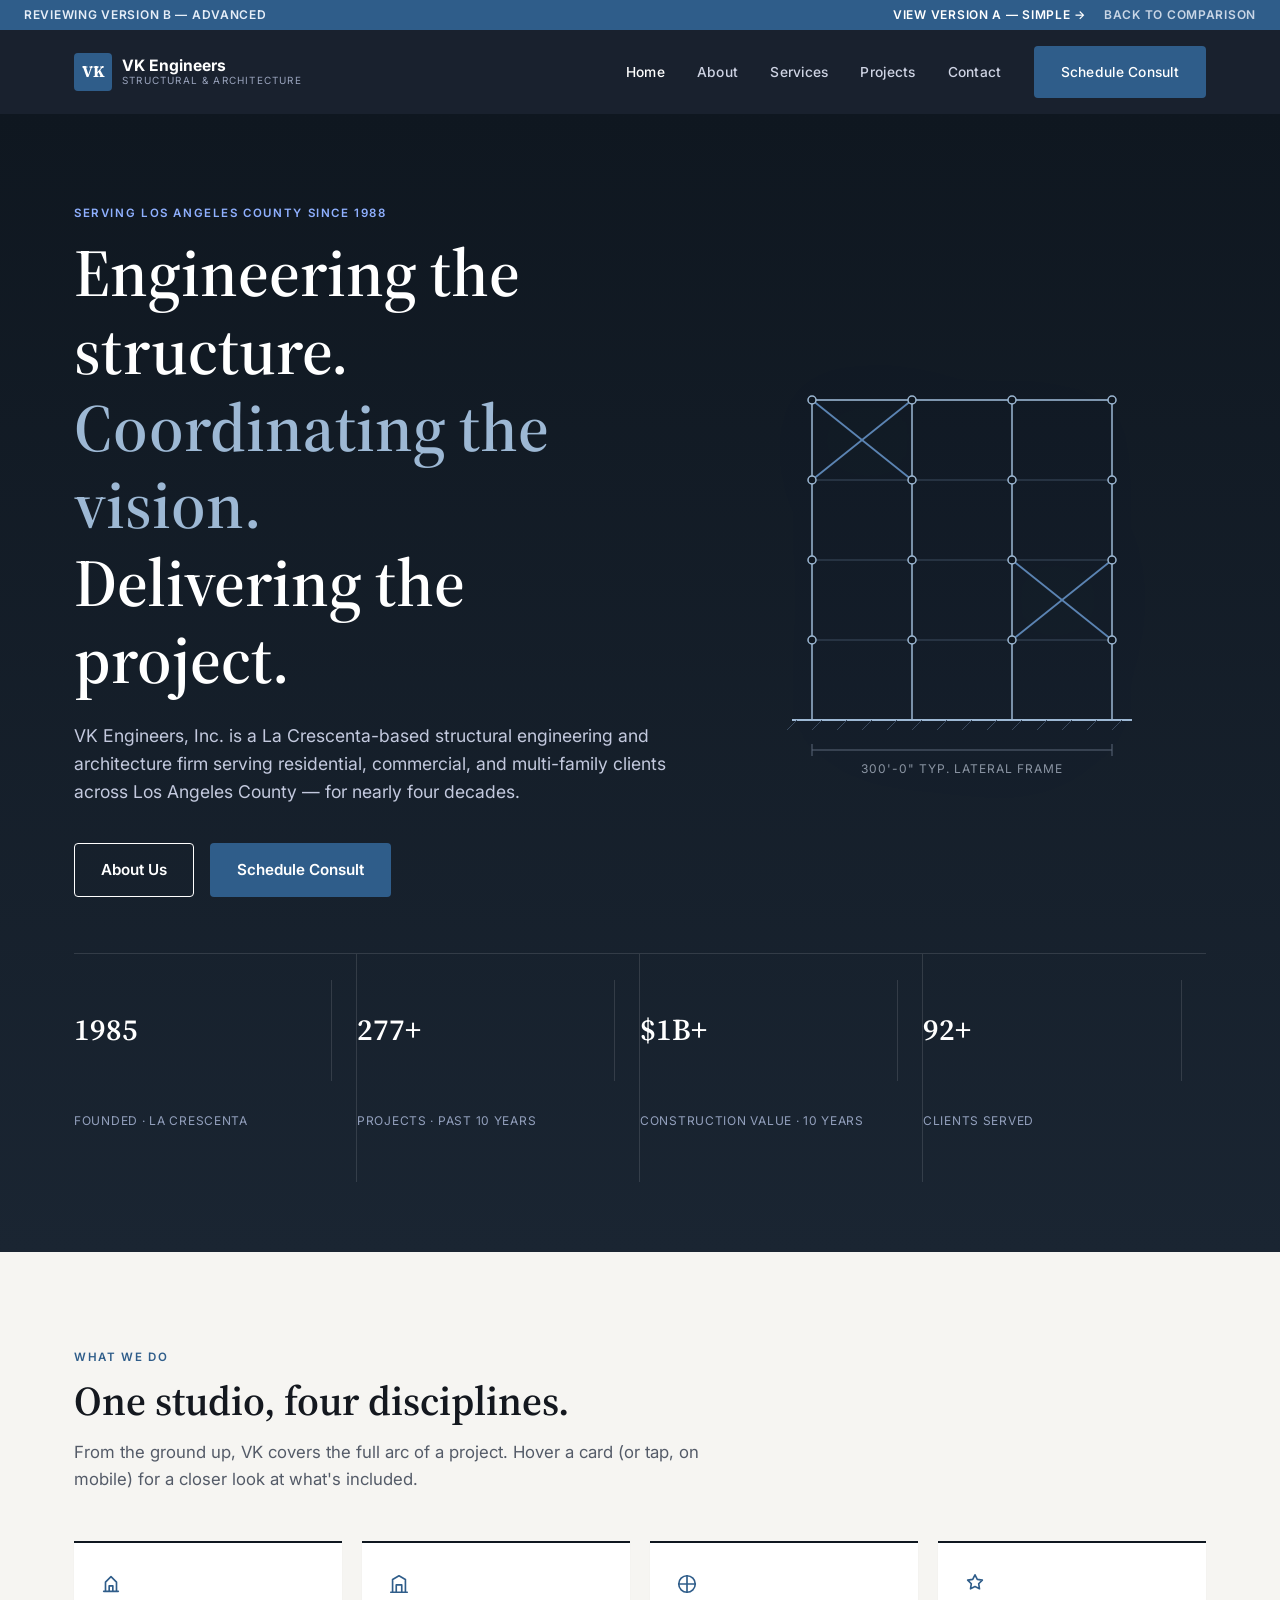
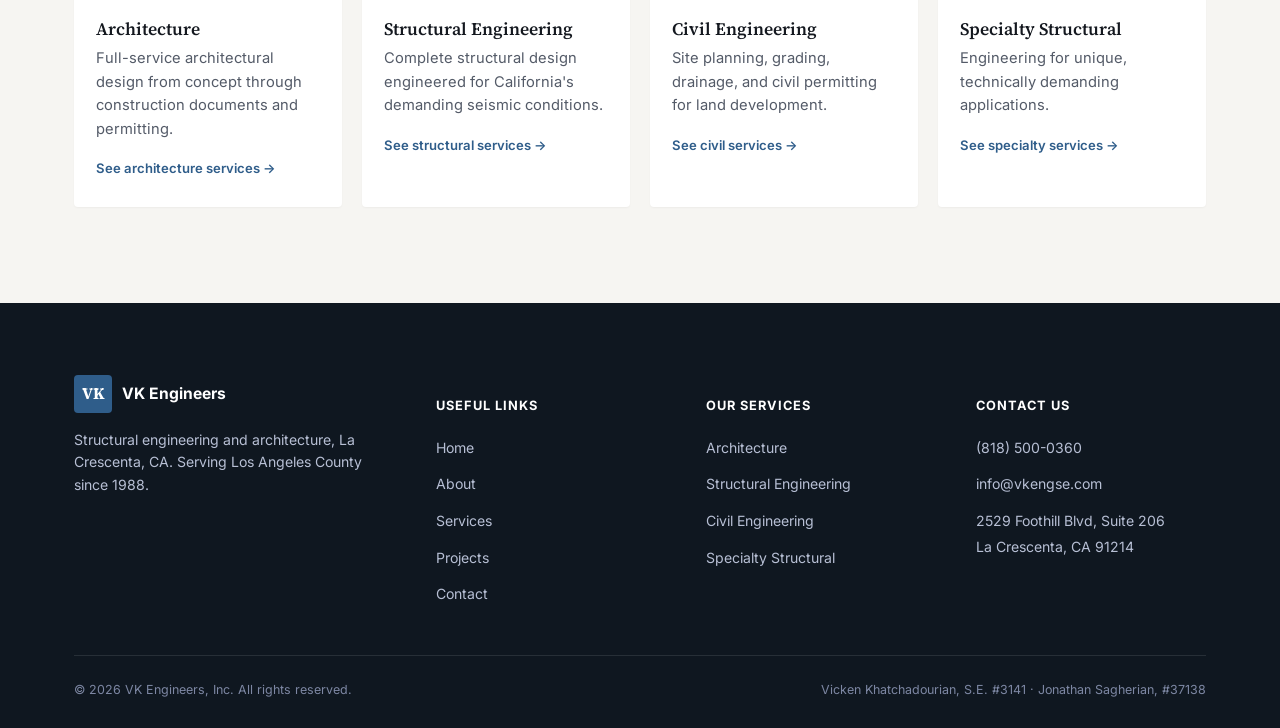
==== advanced/index.html @ e03f80af "VK Engineers website: simple and advanced versions for review Co-Authored-By: Claude Opus 5 <noreply" ====
<!DOCTYPE html>
<html lang="en">
<head>
<meta charset="UTF-8">
<meta name="viewport" content="width=device-width, initial-scale=1.0">
<title>VK Engineers, Inc. — Structural Engineering &amp; Architecture | La Crescenta, CA</title>
<meta name="description" content="VK Engineers, Inc. is a La Crescenta-based structural engineering and architecture firm serving Los Angeles County since 1988 — structural, architectural, civil, and specialty engineering services.">
<link rel="preconnect" href="https://fonts.googleapis.com">
<link rel="preconnect" href="https://fonts.gstatic.com" crossorigin>
<link href="https://fonts.googleapis.com/css2?family=Source+Serif+4:opsz,wght@8..60,600;8..60,700&family=Inter:wght@400;500;600;700;800&display=swap" rel="stylesheet">
<link rel="stylesheet" href="css/styles.css">
</head>
<body>

<header class="site-header" id="site-header"><!-- filled by js/partials.js --></header>

<!-- =========================================================
     HERO
     ========================================================= -->
<section class="hero">
  <div class="hero-inner">
    <div class="hero-grid">
      <div class="hero-copy">
        <span class="eyebrow">Serving Los Angeles County Since 1988</span>
        <h1>Engineering the structure.<br><em>Coordinating the vision.</em><br>Delivering the project.</h1>
        <p class="hero-lead">
          VK Engineers, Inc. is a La Crescenta-based structural engineering and architecture firm
          serving residential, commercial, and multi-family clients across Los Angeles County —
          for nearly four decades.
        </p>
        <div class="hero-actions">
          <a href="about.html" class="btn btn-outline dark-bg">About Us</a>
          <a href="contact.html#schedule" class="btn btn-primary">Schedule Consult</a>
        </div>
      </div>

      <!-- A hand-drawn structural-frame illustration stands in for photography
           until real project photos are added (see README.md) — this keeps
           the hero looking finished with zero images required. -->
      <div class="hero-media">
        <svg class="hero-illustration" viewBox="0 0 440 480" fill="none" xmlns="http://www.w3.org/2000/svg" aria-hidden="true">
          <!-- floor grid -->
          <g stroke="#3a4a5f" stroke-width="1">
            <line x1="70" y1="90" x2="370" y2="90"/>
            <line x1="70" y1="170" x2="370" y2="170"/>
            <line x1="70" y1="250" x2="370" y2="250"/>
            <line x1="70" y1="330" x2="370" y2="330"/>
          </g>
          <!-- columns -->
          <g stroke="#9db8d4" stroke-width="1.5">
            <line x1="70" y1="90" x2="70" y2="410"/>
            <line x1="170" y1="90" x2="170" y2="410"/>
            <line x1="270" y1="90" x2="270" y2="410"/>
            <line x1="370" y1="90" x2="370" y2="410"/>
          </g>
          <!-- roof line -->
          <line x1="70" y1="90" x2="370" y2="90" stroke="#9db8d4" stroke-width="1.5"/>
          <!-- ground / foundation -->
          <line x1="50" y1="410" x2="390" y2="410" stroke="#9db8d4" stroke-width="2"/>
          <g stroke="#3a4a5f" stroke-width="1">
            <line x1="55" y1="410" x2="45" y2="420"/>
            <line x1="80" y1="410" x2="70" y2="420"/>
            <line x1="105" y1="410" x2="95" y2="420"/>
            <line x1="130" y1="410" x2="120" y2="420"/>
            <line x1="155" y1="410" x2="145" y2="420"/>
            <line x1="180" y1="410" x2="170" y2="420"/>
            <line x1="205" y1="410" x2="195" y2="420"/>
            <line x1="230" y1="410" x2="220" y2="420"/>
            <line x1="255" y1="410" x2="245" y2="420"/>
            <line x1="280" y1="410" x2="270" y2="420"/>
            <line x1="305" y1="410" x2="295" y2="420"/>
            <line x1="330" y1="410" x2="320" y2="420"/>
            <line x1="355" y1="410" x2="345" y2="420"/>
            <line x1="380" y1="410" x2="370" y2="420"/>
          </g>
          <!-- seismic cross-bracing, the emblem of the piece -->
          <g stroke="#5b84b3" stroke-width="1.75">
            <line x1="70" y1="170" x2="170" y2="90"/>
            <line x1="70" y1="90" x2="170" y2="170"/>
            <line x1="270" y1="330" x2="370" y2="250"/>
            <line x1="270" y1="250" x2="370" y2="330"/>
          </g>
          <!-- joint nodes -->
          <g fill="#0f1720" stroke="#9db8d4" stroke-width="1.5">
            <circle cx="70" cy="90" r="4"/>
            <circle cx="170" cy="90" r="4"/>
            <circle cx="270" cy="90" r="4"/>
            <circle cx="370" cy="90" r="4"/>
            <circle cx="70" cy="170" r="4"/>
            <circle cx="170" cy="170" r="4"/>
            <circle cx="270" cy="170" r="4"/>
            <circle cx="370" cy="170" r="4"/>
            <circle cx="70" cy="250" r="4"/>
            <circle cx="170" cy="250" r="4"/>
            <circle cx="270" cy="250" r="4"/>
            <circle cx="370" cy="250" r="4"/>
            <circle cx="70" cy="330" r="4"/>
            <circle cx="170" cy="330" r="4"/>
            <circle cx="270" cy="330" r="4"/>
            <circle cx="370" cy="330" r="4"/>
          </g>
          <!-- dimension line -->
          <g stroke="#5b6678" stroke-width="1">
            <line x1="70" y1="440" x2="370" y2="440"/>
            <line x1="70" y1="434" x2="70" y2="446"/>
            <line x1="370" y1="434" x2="370" y2="446"/>
          </g>
          <text x="220" y="463" text-anchor="middle" fill="#8a94a3" font-family="Inter, sans-serif" font-size="12" letter-spacing="1">300&#39;-0&quot; TYP. LATERAL FRAME</text>
        </svg>
      </div>
    </div>

    <div class="stat-bar">
      <!-- data-count / data-suffix drive the count-up animation; the visible
           text is the fallback if JavaScript is off -->
      <div>
        <div class="stat-num" data-count="1988" data-start="1950">1988</div>
        <div class="stat-label">Founded &middot; La Crescenta</div>
      </div>
      <div>
        <div class="stat-num" data-count="300" data-suffix="+">300+</div>
        <div class="stat-label">Projects &middot; Past 10 Years</div>
      </div>
      <div>
        <div class="stat-num">$1B+</div>
        <div class="stat-label">Construction Value &middot; 10 Years</div>
      </div>
      <div>
        <div class="stat-num" data-count="100" data-suffix="+">100+</div>
        <div class="stat-label">Clients Served</div>
      </div>
    </div>
  </div>
</section>

<!-- =========================================================
     SERVICE PILLARS — the 4 facets, hover/tap for a quick peek
     ========================================================= -->
<section id="pillars">
  <div class="container">
    <div class="section-head">
      <span class="eyebrow">What We Do</span>
      <h2>One studio, four disciplines.</h2>
      <p>From the ground up, VK covers the full arc of a project. Hover a card (or tap, on mobile) for a closer look at what's included.</p>
    </div>
    <div class="pillars">

      <div class="pillar-card has-popover">
        <div class="pillar-icon">
          <svg width="22" height="22" viewBox="0 0 24 24" fill="none" stroke="currentColor" stroke-width="1.8"><path d="M4 20h16M6 20V10l6-6 6 6v10M10 20v-6h4v6" stroke-linecap="round" stroke-linejoin="round"/></svg>
        </div>
        <h3>Architecture</h3>
        <p>Full-service architectural design from concept through construction documents and permitting.</p>
        <a href="services.html#architecture">See architecture services &rarr;</a>
        <div class="pillar-popover">
          <ul>
            <li>Concept &amp; space planning</li>
            <li>Construction documents</li>
            <li>Custom homes &amp; multi-family</li>
            <li>Commercial &amp; renovations</li>
          </ul>
        </div>
      </div>

      <div class="pillar-card has-popover">
        <div class="pillar-icon">
          <svg width="22" height="22" viewBox="0 0 24 24" fill="none" stroke="currentColor" stroke-width="1.8"><path d="M3 21h18M5 21V7l7-4 7 4v14M9 21v-8h6v8" stroke-linecap="round" stroke-linejoin="round"/></svg>
        </div>
        <h3>Structural Engineering</h3>
        <p>Complete structural design engineered for California's demanding seismic conditions.</p>
        <a href="services.html#structural">See structural services &rarr;</a>
        <div class="pillar-popover">
          <ul>
            <li>Steel, concrete, wood &amp; masonry</li>
            <li>New construction &amp; additions</li>
            <li>Seismic &amp; soft-story retrofits</li>
            <li>Building assessments &amp; reports</li>
          </ul>
        </div>
      </div>

      <div class="pillar-card has-popover">
        <div class="pillar-icon">
          <svg width="22" height="22" viewBox="0 0 24 24" fill="none" stroke="currentColor" stroke-width="1.8"><circle cx="12" cy="12" r="9"/><path d="M12 3v18M3 12h18" stroke-linecap="round"/></svg>
        </div>
        <h3>Civil Engineering</h3>
        <p>Site planning, grading, drainage, and civil permitting for land development.</p>
        <a href="services.html#civil">See civil services &rarr;</a>
        <div class="pillar-popover">
          <ul>
            <li>Site planning &amp; grading</li>
            <li>Drainage &amp; utility coordination</li>
            <li>Stormwater considerations</li>
            <li>Civil permitting</li>
          </ul>
        </div>
      </div>

      <div class="pillar-card has-popover">
        <div class="pillar-icon">
          <svg width="22" height="22" viewBox="0 0 24 24" fill="none" stroke="currentColor" stroke-width="1.8"><path d="M12 2l2.5 5 5.5.8-4 3.9.9 5.5L12 14.8 7.1 17.2l.9-5.5-4-3.9L9.5 7z" stroke-linejoin="round"/></svg>
        </div>
        <h3>Specialty Structural</h3>
        <p>Engineering for unique, technically demanding applications.</p>
        <a href="services.html#specialty">See specialty services &rarr;</a>
        <div class="pillar-popover">
          <ul>
            <li>Vibration control &amp; mass timber</li>
            <li>Connection engineering</li>
            <li>Overhead crane girders</li>
            <li>Robotic &amp; equipment supports</li>
          </ul>
        </div>
      </div>

    </div>
  </div>
</section>

<footer class="site-footer" id="site-footer"><!-- filled by js/partials.js --></footer>

<script src="js/partials.js"></script>
<script src="js/script.js"></script>
</body>
</html>
---- advanced/css/styles.css ----
/* ==========================================================================
   VK ENGINEERS — SITE STYLES

   Quick edit guide:
   - Colors, fonts, and spacing are all set as variables right below.
     Change a value here and it updates everywhere on the site.
   - Section styles are grouped and labeled to match index.html's sections.
   ========================================================================== */

:root {
  /* Colors — steel/navy palette, one restrained accent */
  --color-navy: #0f1720;
  --color-navy-light: #1a2532;
  --color-blue: #2f5d8a;
  --color-blue-dark: #1f4265;
  --color-cream: #f6f5f2;
  --color-white: #ffffff;
  --color-ink: #14181f;
  --color-ink-soft: #545b68;
  --color-line: #e0e0da;
  --color-steel: #8a94a3;

  /* Type — plain, upright, no italics anywhere on the site */
  --font-display: "Source Serif 4", "Georgia", serif;
  --font-body: "Inter", "Helvetica Neue", Arial, sans-serif;

  /* Layout */
  --max-width: 1180px;
  --gutter: 24px;
  --radius: 4px;
}

/* ---------- Reset ---------- */
* { box-sizing: border-box; }
html { scroll-behavior: smooth; }
body {
  margin: 0;
  font-family: var(--font-body);
  color: var(--color-ink);
  background: var(--color-cream);
  line-height: 1.6;
}
img { max-width: 100%; display: block; }
a { color: inherit; text-decoration: none; }
ul { margin: 0; padding: 0; list-style: none; }
h1, h2, h3, h4 { font-family: var(--font-display); margin: 0; line-height: 1.15; }
p { margin: 0 0 1em; }
button { font-family: inherit; cursor: pointer; }

.container {
  max-width: var(--max-width);
  margin: 0 auto;
  padding: 0 var(--gutter);
}

.eyebrow {
  display: block;
  font-size: 0.72rem;
  font-weight: 600;
  letter-spacing: 0.14em;
  text-transform: uppercase;
  color: var(--color-blue);
  margin-bottom: 12px;
}

.section-head {
  max-width: 640px;
  margin-bottom: 48px;
}
.section-head h2 {
  font-size: clamp(1.8rem, 3.2vw, 2.6rem);
  font-weight: 600;
}
.section-head p { color: var(--color-ink-soft); margin-top: 14px; font-size: 1.05rem; }
.section-head.center { margin-left: auto; margin-right: auto; text-align: center; }

section { padding: 96px 0; }
.section-alt { background: var(--color-white); }
.section-dark {
  position: relative;
  background-color: var(--color-navy);
  background-image:
    linear-gradient(rgba(158,184,212,0.055) 1px, transparent 1px),
    linear-gradient(90deg, rgba(158,184,212,0.055) 1px, transparent 1px);
  background-size: 32px 32px;
  color: #e9ecf5;
  overflow: hidden;
}
.section-dark::after {
  content: "";
  position: absolute;
  top: 0; right: -10%;
  width: 60%; height: 100%;
  background: radial-gradient(ellipse at top right, rgba(59,110,240,0.09), transparent 60%);
  pointer-events: none;
}
.section-dark .container { position: relative; z-index: 1; }
.section-dark .eyebrow { color: #8fb0ff; }
.section-dark .section-head p { color: #b7bfd4; }

.btn {
  display: inline-flex;
  align-items: center;
  gap: 8px;
  padding: 14px 26px;
  border-radius: var(--radius);
  font-weight: 600;
  font-size: 0.95rem;
  border: 1px solid transparent;
  transition: transform 0.15s ease, background 0.15s ease, border-color 0.15s ease;
}
.btn-primary { background: var(--color-blue); color: #fff; }
.btn-primary:hover { background: var(--color-blue-dark); }
.btn-outline { border-color: currentColor; }
.btn-outline:hover { background: rgba(255,255,255,0.08); }
.btn-outline.dark-bg { color: #fff; }

/* ---------- Header ---------- */
.site-header {
  position: sticky;
  top: 0;
  z-index: 100;
  background: rgba(16, 24, 38, 0.96);
  backdrop-filter: blur(6px);
  transition: box-shadow 0.2s ease;
}
.site-header.is-scrolled { box-shadow: 0 4px 18px rgba(0,0,0,0.18); }
.header-inner {
  display: flex;
  align-items: center;
  justify-content: space-between;
  padding: 16px var(--gutter);
  max-width: var(--max-width);
  margin: 0 auto;
}
.logo {
  display: flex;
  align-items: center;
  gap: 10px;
  color: #fff;
}
.logo-mark {
  width: 38px;
  height: 38px;
  border-radius: 4px;
  background: var(--color-blue);
  color: #fff;
  font-family: var(--font-display);
  font-weight: 700;
  display: flex;
  align-items: center;
  justify-content: center;
  font-size: 1rem;
}
.logo-text { line-height: 1.2; }
.logo-text strong { display: block; font-size: 0.98rem; font-weight: 700; }
.logo-text span { display: block; font-size: 0.62rem; letter-spacing: 0.12em; color: #9aa4bd; text-transform: uppercase; }

.nav-links {
  display: flex;
  align-items: center;
  gap: 32px;
}
.nav-links a {
  color: #cfd4e4;
  font-size: 0.86rem;
  font-weight: 500;
  letter-spacing: 0.02em;
  transition: color 0.15s ease;
}
.nav-links a:hover,
.nav-links a.is-current { color: #fff; }
.nav-links .btn-primary { color: #fff; }
.nav-links .btn-primary.is-current { color: #fff; }

.nav-toggle {
  display: none;
  flex-direction: column;
  gap: 5px;
  background: none;
  border: none;
  padding: 6px;
}
.nav-toggle span {
  width: 22px;
  height: 2px;
  background: #fff;
  transition: transform 0.2s ease, opacity 0.2s ease;
}

/* ---------- Hero ---------- */
.hero {
  background: linear-gradient(180deg, var(--color-navy) 0%, var(--color-navy-light) 100%);
  color: #fff;
  padding: 90px 0 0;
  overflow: hidden;
}
.hero-inner {
  max-width: var(--max-width);
  margin: 0 auto;
  padding: 0 var(--gutter) 70px;
}
.hero .eyebrow { color: #8fb0ff; }
.hero h1 {
  font-size: clamp(2.4rem, 5.6vw, 4.2rem);
  font-weight: 600;
  max-width: 16ch;
}
.hero h1 em { color: #9db8d4; font-style: normal; font-weight: 600; }
.hero-lead {
  max-width: 620px;
  font-size: 1.1rem;
  color: #c3c9de;
  margin: 24px 0 36px;
}
.hero-actions { display: flex; gap: 16px; flex-wrap: wrap; }

.hero-grid {
  display: grid;
  grid-template-columns: 1.1fr 0.9fr;
  gap: 48px;
  align-items: center;
  margin-bottom: 56px;
}

/* Hero illustration — a drawn structural frame, standing in for photography
   until real project photos exist. Needs no image files at all. */
.hero-media { display: flex; justify-content: center; }
.hero-illustration {
  width: 100%;
  max-width: 440px;
  filter: drop-shadow(0 0 40px rgba(59,110,240,0.08));
}

.stat-bar {
  display: grid;
  grid-template-columns: repeat(4, 1fr);
  border-top: 1px solid rgba(255,255,255,0.12);
}
.stat-bar div {
  padding: 26px var(--gutter) 26px 0;
  border-right: 1px solid rgba(255,255,255,0.12);
}
.stat-bar div:last-child { border-right: none; }
.stat-num { font-family: var(--font-display); font-size: 1.9rem; font-weight: 600; color: #fff; }
.stat-label { font-size: 0.75rem; letter-spacing: 0.06em; text-transform: uppercase; color: #93a0bd; margin-top: 4px; }

/* ---------- Service pillars (homepage) ---------- */
.pillars {
  display: grid;
  grid-template-columns: repeat(4, 1fr);
  gap: 20px;
}
.pillar-card {
  background: var(--color-white);
  border-top: 2px solid var(--color-navy);
  border-radius: 0 0 var(--radius) var(--radius);
  padding: 26px 22px;
  box-shadow: 0 1px 2px rgba(15,23,32,0.04);
  transition: box-shadow 0.15s ease, transform 0.15s ease, border-color 0.15s ease;
}
.pillar-card:hover {
  border-color: var(--color-blue);
  box-shadow: 0 16px 32px rgba(15,23,32,0.09);
  transform: translateY(-3px);
}
.pillar-icon {
  width: 30px;
  height: 30px;
  color: var(--color-blue);
  display: flex;
  align-items: center;
  justify-content: center;
  margin-bottom: 20px;
}
.pillar-card h3 { font-size: 1.1rem; font-weight: 600; margin-bottom: 8px; }
.pillar-card p { color: var(--color-ink-soft); font-size: 0.92rem; margin-bottom: 14px; }
.pillar-card a { font-size: 0.82rem; font-weight: 600; color: var(--color-blue); }

/* Pillar hover/tap popover — a quick peek at what's included */
.pillar-card { position: relative; }
.pillar-popover {
  position: absolute;
  left: 0; right: 0; top: calc(100% + 8px);
  background: var(--color-navy);
  color: #fff;
  border-radius: var(--radius);
  padding: 18px 20px;
  box-shadow: 0 12px 28px rgba(16,24,38,0.22);
  opacity: 0;
  transform: translateY(-6px);
  pointer-events: none;
  transition: opacity 0.15s ease, transform 0.15s ease;
  z-index: 5;
}
.pillar-card.has-popover:hover .pillar-popover,
.pillar-card.has-popover.is-open .pillar-popover {
  opacity: 1;
  transform: translateY(0);
  pointer-events: auto;
}
.pillar-popover ul { display: flex; flex-direction: column; gap: 8px; }
.pillar-popover li {
  font-size: 0.85rem;
  color: #cdd3e6;
  padding-left: 14px;
  position: relative;
}
.pillar-popover li::before {
  content: "";
  position: absolute; left: 0; top: 0.55em;
  width: 5px; height: 5px; border-radius: 50%;
  background: var(--color-blue);
}

/* ---------- Page intro banner (About / Services / Projects / Contact) ---------- */
.page-intro {
  position: relative;
  background-color: var(--color-navy);
  background-image:
    linear-gradient(rgba(158,184,212,0.06) 1px, transparent 1px),
    linear-gradient(90deg, rgba(158,184,212,0.06) 1px, transparent 1px);
  background-size: 32px 32px;
  color: #fff;
  padding: 64px 0;
  overflow: hidden;
}
.page-intro::after {
  content: "";
  position: absolute;
  top: 0; right: -6%;
  width: 40%; height: 100%;
  background: radial-gradient(ellipse at top right, rgba(59,110,240,0.1), transparent 60%);
  pointer-events: none;
}
.page-intro .container { position: relative; z-index: 1; }
.page-intro h1 {
  font-size: clamp(2rem, 4vw, 3rem);
  font-weight: 600;
  max-width: 20ch;
}
.page-intro-lead { color: #b7bfd4; font-size: 1.05rem; margin-top: 14px; max-width: 60ch; }

/* ---------- About ---------- */
.about-intro { max-width: 760px; font-size: 1.08rem; color: var(--color-ink-soft); }
.two-col { display: grid; grid-template-columns: 1fr 1fr; gap: 48px; }
.two-col h2 { font-size: 1.5rem; margin: 6px 0 14px; }

/* Photo placeholder: same quiet blueprint-panel language as the hero
   carousel, so an "empty" spot still looks like part of the design rather
   than a broken/unfinished box. Swap for a real <img> any time — see README. */
.photo-placeholder {
  position: relative;
  background-color: var(--color-navy);
  background-image:
    linear-gradient(rgba(158,184,212,0.08) 1px, transparent 1px),
    linear-gradient(90deg, rgba(158,184,212,0.08) 1px, transparent 1px);
  background-size: 28px 28px;
  border-radius: var(--radius);
  display: flex;
  align-items: flex-end;
  justify-content: flex-start;
  text-align: left;
  padding: 22px;
}
.photo-placeholder::before {
  content: "";
  position: absolute;
  top: 16px; left: 16px; right: 16px; bottom: 16px;
  border: 1px solid rgba(158,184,212,0.22);
  pointer-events: none;
}
.photo-placeholder span {
  position: relative;
  font-family: var(--font-body);
  font-size: 0.72rem;
  font-weight: 600;
  letter-spacing: 0.08em;
  text-transform: uppercase;
  color: #b9c6d6;
  padding-top: 10px;
  border-top: 1px solid rgba(185,198,214,0.4);
}
.photo-placeholder.tall { aspect-ratio: 16 / 9; }
.photo-placeholder.small {
  aspect-ratio: 1 / 1;
  border-radius: 50%;
  align-items: center;
  justify-content: center;
  text-align: center;
}
.photo-placeholder.small::before { display: none; }
.photo-placeholder.small span { border-top: none; padding-top: 0; font-size: 0.62rem; }
.office-photo { margin-top: 48px; }
.office-map {
  border-radius: var(--radius);
  overflow: hidden;
  aspect-ratio: 16 / 6;
  border: 1px solid var(--color-line);
}
.office-map iframe { width: 100%; height: 100%; border: 0; display: block; filter: grayscale(0.15) contrast(1.02); }
.office-map-footer {
  display: flex;
  align-items: center;
  justify-content: space-between;
  flex-wrap: wrap;
  gap: 16px;
  margin-top: 20px;
}
.office-map-footer .label {
  display: block;
  font-size: 0.72rem;
  text-transform: uppercase;
  letter-spacing: 0.08em;
  color: var(--color-ink-soft);
  margin-bottom: 4px;
}
.office-map-footer .value { font-weight: 600; }
.office-map-footer .btn-outline {
  margin-top: 0;
  border-color: var(--color-navy);
  color: var(--color-navy);
  padding: 10px 20px;
  font-size: 0.85rem;
}

.team-photo-row {
  display: grid;
  grid-template-columns: repeat(3, 120px);
  gap: 20px;
  margin-top: 32px;
}

.principals {
  display: grid;
  grid-template-columns: repeat(2, 1fr);
  gap: 28px;
  margin-top: 56px;
}
.principal-card {
  background: var(--color-cream);
  border-top: 2px solid var(--color-navy);
  padding: 32px;
}
.principal-photo {
  width: 64px;
  height: 64px;
  border-radius: 50%;
  background: var(--color-navy);
  color: #fff;
  display: flex;
  align-items: center;
  justify-content: center;
  font-family: var(--font-display);
  font-weight: 600;
  font-size: 1.1rem;
  margin-bottom: 20px;
}
.principal-card h3 { font-size: 1.3rem; font-weight: 600; }
.principal-role { color: var(--color-blue); font-weight: 600; font-size: 0.9rem; margin: 4px 0 16px; }
.principal-meta {
  display: grid;
  grid-template-columns: 1fr 1fr;
  gap: 10px 16px;
  font-size: 0.82rem;
  color: var(--color-ink-soft);
  padding: 16px 0;
  margin-bottom: 16px;
  border-top: 1px solid var(--color-line);
  border-bottom: 1px solid var(--color-line);
}
.principal-meta strong { display: block; color: var(--color-ink); font-weight: 600; }
.principal-card p.bio { color: var(--color-ink-soft); font-size: 0.95rem; }

.team-grid {
  display: grid;
  grid-template-columns: repeat(3, 1fr);
  gap: 24px;
  margin-top: 32px;
}
.team-card {
  padding: 24px 0 0;
  border-top: 1px solid var(--color-line);
}
.team-initials {
  width: 46px;
  height: 46px;
  border-radius: 50%;
  background: rgba(47,93,138,0.12);
  color: var(--color-blue-dark);
  display: flex;
  align-items: center;
  justify-content: center;
  font-weight: 700;
  font-size: 0.85rem;
  margin-bottom: 16px;
}
.team-card h4 { font-size: 1.02rem; font-weight: 600; }
.team-role { font-size: 0.8rem; color: var(--color-blue); font-weight: 600; margin: 3px 0 12px; }
.team-card p.bio { font-size: 0.88rem; color: var(--color-ink-soft); }

/* ---------- Five Agreements ---------- */
.agreements {
  display: grid;
  grid-template-columns: repeat(5, 1fr);
  gap: 18px;
}
.agreement-card {
  background: rgba(255,255,255,0.04);
  border: 1px solid rgba(255,255,255,0.12);
  border-radius: var(--radius);
  padding: 24px 20px;
}
.agreement-num {
  font-family: var(--font-display);
  font-size: 1.6rem;
  color: #7ea2ff;
  margin-bottom: 14px;
}
.agreement-card h4 { font-size: 0.98rem; font-weight: 600; margin-bottom: 10px; color: #fff; }
.agreement-card p { font-size: 0.85rem; color: #b7bfd4; margin: 0; }

/* ---------- Services (detailed) ---------- */
.service-groups { display: flex; flex-direction: column; gap: 56px; }
.service-group h3 {
  font-size: 1rem;
  text-transform: uppercase;
  letter-spacing: 0.1em;
  color: var(--color-blue);
  font-weight: 700;
  margin-bottom: 24px;
}
.service-list {
  display: grid;
  grid-template-columns: repeat(2, 1fr);
  gap: 24px 32px;
}
.service-item { border-top: 1px solid var(--color-line); padding-top: 16px; }
.service-item .num { font-family: var(--font-display); color: var(--color-ink-soft); font-size: 0.85rem; }
.service-item h4 { font-size: 1.05rem; font-weight: 600; margin: 6px 0 8px; }
.service-item p { font-size: 0.9rem; color: var(--color-ink-soft); margin: 0; }

/* Discipline section headers on the Services page */
.discipline-head {
  display: flex;
  align-items: center;
  gap: 18px;
  margin-bottom: 40px;
}
.discipline-icon {
  width: 52px; height: 52px;
  border-radius: 10px;
  background: rgba(47,93,138,0.1);
  color: var(--color-blue);
  display: flex; align-items: center; justify-content: center;
  flex-shrink: 0;
}
.discipline-head h2 { font-size: 1.7rem; margin-top: 4px; }
section .btn-outline:not(.dark-bg) {
  border-color: var(--color-navy);
  color: var(--color-navy);
  margin-top: 32px;
}

/* ---------- Sectors ---------- */
.sectors {
  display: grid;
  grid-template-columns: repeat(4, 1fr);
  gap: 18px;
  margin-top: 48px;
}
.sector-card {
  padding: 22px;
  border-radius: var(--radius);
  background: var(--color-cream);
  border: 1px solid var(--color-line);
  text-align: center;
}
.sector-card h4 { font-size: 0.98rem; font-weight: 600; }

/* ---------- Projects ---------- */
.filter-tabs {
  display: flex;
  gap: 10px;
  flex-wrap: wrap;
  margin-bottom: 32px;
}
.filter-tab {
  padding: 9px 18px;
  border-radius: 999px;
  border: 1px solid var(--color-line);
  background: var(--color-white);
  font-size: 0.85rem;
  font-weight: 600;
  color: var(--color-ink-soft);
  transition: all 0.15s ease;
}
.filter-tab.is-active,
.filter-tab:hover { background: var(--color-navy); color: #fff; border-color: var(--color-navy); }
.projects-count { font-size: 0.82rem; color: var(--color-ink-soft); margin-bottom: 20px; }

.projects-grid {
  display: grid;
  grid-template-columns: repeat(3, 1fr);
  gap: 20px;
}
.project-card {
  background: var(--color-white);
  border: 1px solid var(--color-line);
  border-radius: var(--radius);
  overflow: hidden;
}
.project-media {
  height: 130px;
  background-color: var(--color-navy);
  background-image:
    linear-gradient(rgba(158,184,212,0.08) 1px, transparent 1px),
    linear-gradient(90deg, rgba(158,184,212,0.08) 1px, transparent 1px);
  background-size: 22px 22px;
  display: flex;
  align-items: center;
  justify-content: center;
}
.project-media img { width: 100%; height: 100%; object-fit: cover; }
.project-placeholder { color: #4f5d70; }
.project-card { display: block; }
.project-card:hover { border-color: var(--color-blue); }
.project-body { padding: 16px 18px 20px; }
.project-tag {
  display: inline-block;
  font-size: 0.68rem;
  font-weight: 700;
  text-transform: uppercase;
  letter-spacing: 0.06em;
  color: var(--color-blue);
  margin-bottom: 6px;
}
.project-body h3 { font-size: 1rem; font-weight: 600; }
.project-location {
  font-size: 0.8rem;
  color: var(--color-ink-soft);
  margin: 6px 0 0;
  text-transform: uppercase;
  letter-spacing: 0.04em;
}
.filter-tabs-secondary { margin-top: -18px; }
.empty-state {
  grid-column: 1 / -1;
  text-align: center;
  padding: 48px 20px;
  color: var(--color-ink-soft);
  border: 1px dashed var(--color-line);
  border-radius: var(--radius);
}
.back-link {
  display: inline-block;
  font-size: 0.85rem;
  font-weight: 600;
  color: #9aa4bd;
  margin-bottom: 20px;
}
.back-link:hover { color: #fff; }

/* Project detail page */
.project-detail-grid {
  display: grid;
  grid-template-columns: 1.1fr 1fr;
  gap: 48px;
}
.project-meta-list {
  display: grid;
  grid-template-columns: repeat(2, 1fr);
  gap: 16px;
  border-top: 1px solid var(--color-line);
  border-bottom: 1px solid var(--color-line);
  padding: 20px 0;
}
.project-meta-list .label {
  display: block;
  font-size: 0.72rem;
  text-transform: uppercase;
  letter-spacing: 0.06em;
  color: var(--color-ink-soft);
  margin-bottom: 4px;
}
.project-meta-list .value { font-weight: 600; }

/* ---------- Contact ---------- */
.contact-grid {
  display: grid;
  grid-template-columns: 1fr 1.2fr;
  gap: 56px;
}
.contact-info-list { margin-top: 28px; display: flex; flex-direction: column; gap: 20px; }
.contact-info-list .label { font-size: 0.78rem; text-transform: uppercase; letter-spacing: 0.08em; color: var(--color-ink-soft); margin-bottom: 4px; }
.contact-info-list .value { font-size: 1.05rem; font-weight: 600; }
.map-embed { margin-top: 28px; border-radius: var(--radius); overflow: hidden; border: 1px solid var(--color-line); }
.map-embed iframe { width: 100%; height: 220px; border: 0; display: block; }

.contact-form { display: grid; gap: 18px; }
.form-row { display: grid; grid-template-columns: 1fr 1fr; gap: 18px; }
.field label { display: block; font-size: 0.82rem; font-weight: 600; margin-bottom: 6px; }
.field input,
.field select,
.field textarea {
  width: 100%;
  padding: 12px 14px;
  border: 1px solid var(--color-line);
  border-radius: var(--radius);
  font-family: inherit;
  font-size: 0.95rem;
  background: var(--color-white);
}
.field textarea { resize: vertical; min-height: 120px; }
.form-note { font-size: 0.8rem; color: var(--color-ink-soft); margin-top: 4px; }
.section-dark .form-note { color: #93a0bd; }
.schedule-form { max-width: 640px; }

/* ---------- Footer ---------- */
.site-footer {
  background: var(--color-navy);
  color: #b7bfd4;
  padding: 72px 0 28px;
}
.footer-grid {
  display: grid;
  grid-template-columns: 1.4fr 1fr 1fr 1fr;
  gap: 40px;
  padding-bottom: 48px;
  border-bottom: 1px solid rgba(255,255,255,0.1);
}
.footer-brand .logo-text strong { color: #fff; }
.footer-brand p { font-size: 0.88rem; margin-top: 16px; max-width: 32ch; }
.footer-col h5 {
  color: #fff;
  font-size: 0.8rem;
  text-transform: uppercase;
  letter-spacing: 0.08em;
  margin-bottom: 18px;
}
.footer-col ul { display: flex; flex-direction: column; gap: 11px; }
.footer-col a { font-size: 0.88rem; transition: color 0.15s ease; }
.footer-col a:hover { color: #fff; }
.footer-bottom {
  display: flex;
  justify-content: space-between;
  align-items: center;
  flex-wrap: wrap;
  gap: 12px;
  padding-top: 24px;
  font-size: 0.78rem;
  color: #7d87a3;
}

/* ---------- Scroll-reveal + hover polish (added by js/script.js) ---------- */
.reveal {
  opacity: 0;
  transform: translateY(18px);
  transition: opacity 0.6s ease, transform 0.6s cubic-bezier(0.22, 1, 0.36, 1);
}
.reveal.is-visible { opacity: 1; transform: none; }
.project-card { transition: transform 0.2s ease, box-shadow 0.2s ease, border-color 0.2s ease; }
.project-card:hover { transform: translateY(-4px); box-shadow: 0 16px 32px rgba(15,23,32,0.10); }
.project-card .project-media { overflow: hidden; }
.project-card .project-media img { transition: transform 0.5s ease; }
.project-card:hover .project-media img { transform: scale(1.04); }
.sector-card { transition: transform 0.2s ease, border-color 0.2s ease; }
.sector-card:hover { transform: translateY(-3px); border-color: var(--color-blue); }
.discipline-head { justify-content: space-between; }
.discipline-art { width: 150px; height: auto; margin-left: auto; flex-shrink: 0; color: var(--color-blue); opacity: 0.9; }
.discipline-head > div:first-of-type { flex: 1; }
@media (max-width: 680px) { .discipline-art { display: none; } }

/* ---------- Responsive ---------- */
@media (max-width: 960px) {
  .pillars,
  .sectors { grid-template-columns: repeat(2, 1fr); }
  .principals { grid-template-columns: 1fr; }
  .team-grid { grid-template-columns: repeat(2, 1fr); }
  .service-list { grid-template-columns: 1fr; }
  .agreements { grid-template-columns: repeat(3, 1fr); }
  .projects-grid { grid-template-columns: repeat(2, 1fr); }
  .contact-grid { grid-template-columns: 1fr; }
  .footer-grid { grid-template-columns: 1fr 1fr; }
  .stat-bar { grid-template-columns: repeat(2, 1fr); row-gap: 20px; }
  .hero-grid { grid-template-columns: 1fr; }
  .hero-media { order: -1; }
  .two-col { grid-template-columns: 1fr; gap: 32px; }
  .project-detail-grid { grid-template-columns: 1fr; }
}

@media (max-width: 680px) {
  section { padding: 64px 0; }
  .nav-links {
    position: absolute;
    top: 100%;
    left: 0;
    right: 0;
    background: var(--color-navy);
    flex-direction: column;
    align-items: flex-start;
    padding: 20px var(--gutter) 28px;
    gap: 18px;
    display: none;
  }
  .nav-links.is-open { display: flex; }
  .nav-toggle { display: flex; }
  .pillars,
  .sectors,
  .team-grid,
  .agreements,
  .projects-grid { grid-template-columns: 1fr; }
  .form-row { grid-template-columns: 1fr; }
  .footer-grid { grid-template-columns: 1fr; }
  .hero-actions .btn { width: 100%; justify-content: center; }
  .team-photo-row { grid-template-columns: repeat(3, 1fr); }
  .discipline-head { align-items: flex-start; }
}
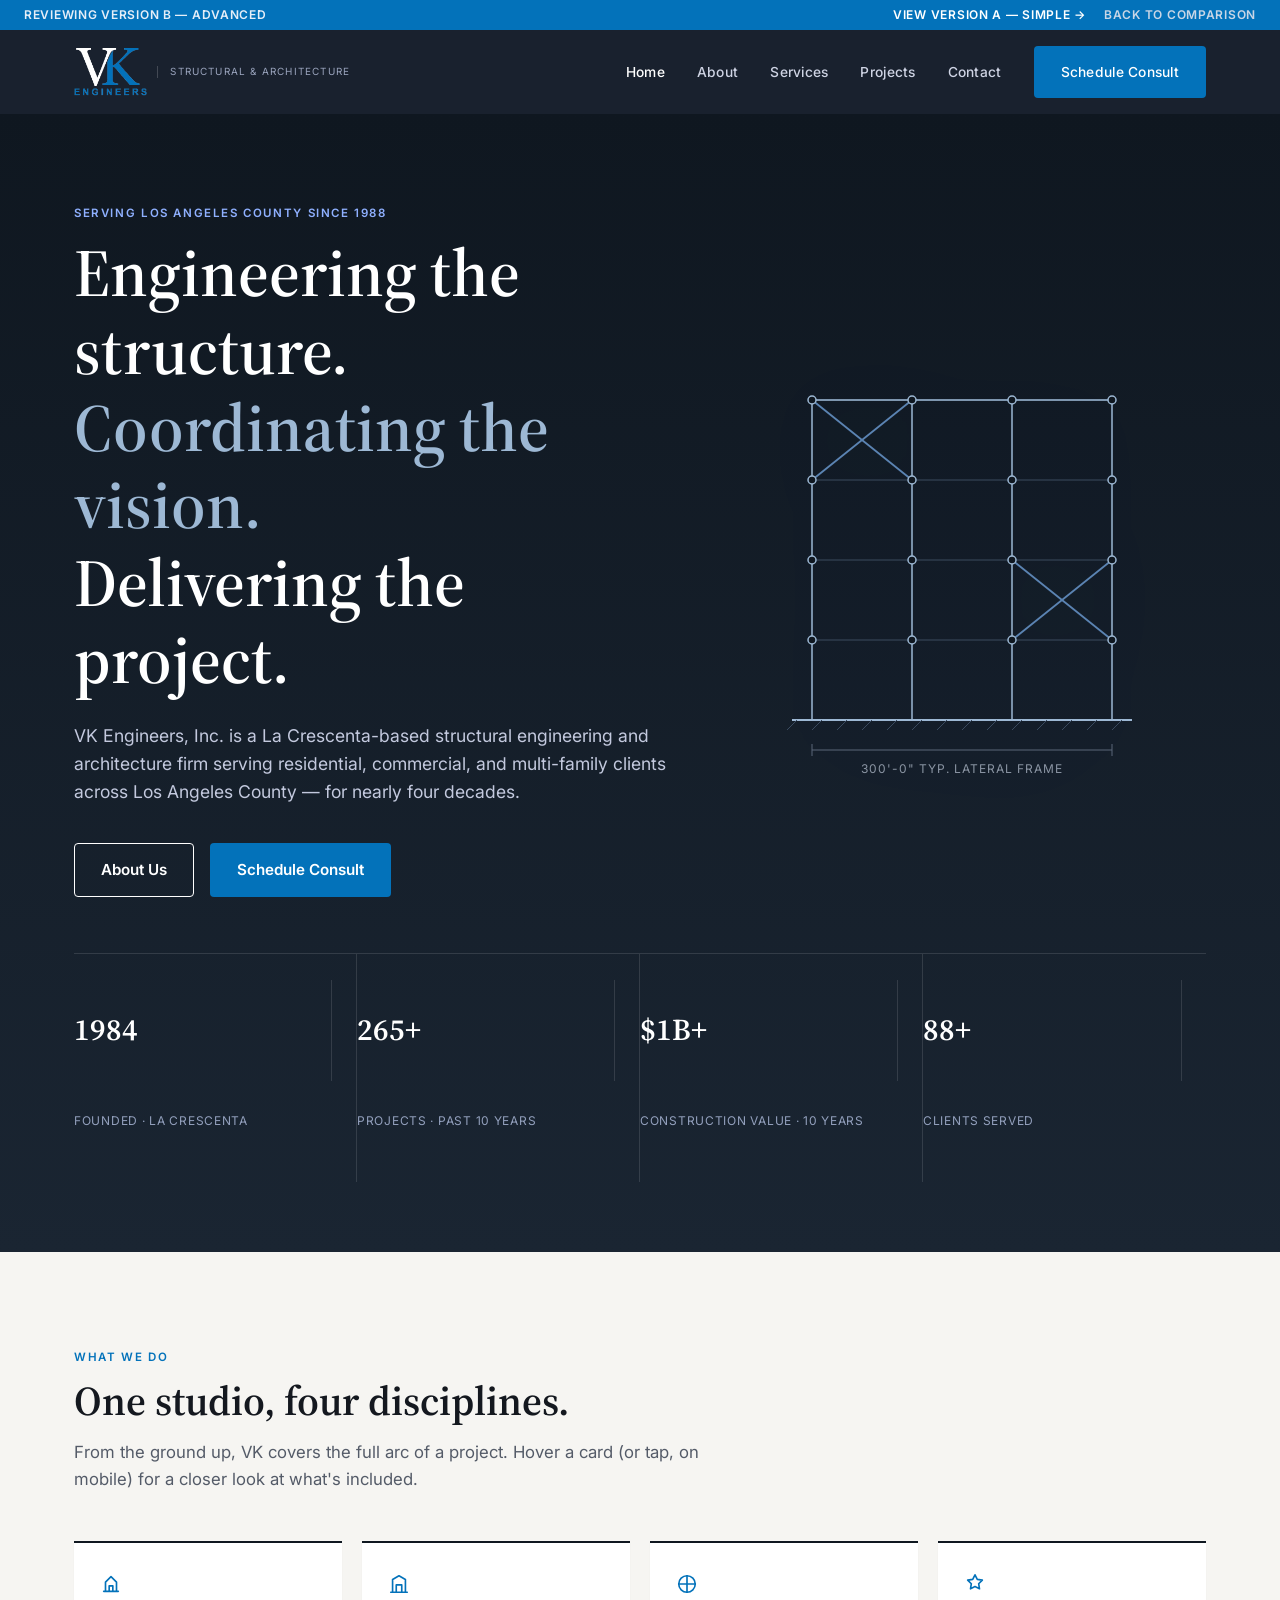
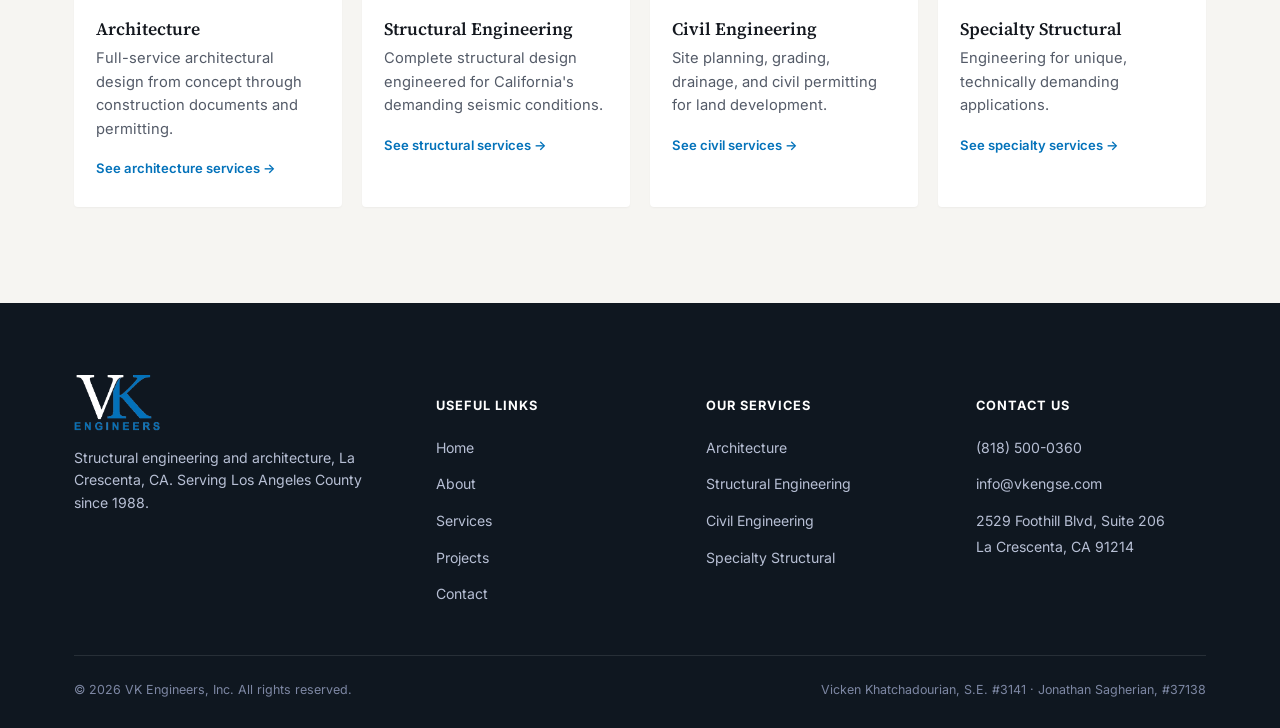
==== commit 2e5e79c4: "Add the company logo across both versions - logo.png (normal) and logo-light.png (reversed for dark " ====
--- a/advanced/index.html
+++ b/advanced/index.html
@@ -8,6 +8,7 @@
 <link rel="preconnect" href="https://fonts.googleapis.com">
 <link rel="preconnect" href="https://fonts.gstatic.com" crossorigin>
 <link href="https://fonts.googleapis.com/css2?family=Source+Serif+4:opsz,wght@8..60,600;8..60,700&family=Inter:wght@400;500;600;700;800&display=swap" rel="stylesheet">
+<link rel="icon" href="images/favicon.png">
 <link rel="stylesheet" href="css/styles.css">
 </head>
 <body>
--- a/advanced/css/styles.css
+++ b/advanced/css/styles.css
@@ -11,8 +11,8 @@
   /* Colors — steel/navy palette, one restrained accent */
   --color-navy: #0f1720;
   --color-navy-light: #1a2532;
-  --color-blue: #2f5d8a;
-  --color-blue-dark: #1f4265;
+  --color-blue: #0372ba;      /* the blue in the company logo */
+  --color-blue-dark: #025b96;
   --color-cream: #f6f5f2;
   --color-white: #ffffff;
   --color-ink: #14181f;
@@ -139,21 +139,10 @@
   gap: 10px;
   color: #fff;
 }
-.logo-mark {
-  width: 38px;
-  height: 38px;
-  border-radius: 4px;
-  background: var(--color-blue);
-  color: #fff;
-  font-family: var(--font-display);
-  font-weight: 700;
-  display: flex;
-  align-items: center;
-  justify-content: center;
-  font-size: 1rem;
-}
-.logo-text { line-height: 1.2; }
-.logo-text strong { display: block; font-size: 0.98rem; font-weight: 700; }
+/* Company logo. To make it bigger or smaller, change the height values. */
+.logo-img { height: 48px; width: auto; }
+.logo-img-foot { height: 56px; }
+.logo-text { line-height: 1.2; padding-left: 12px; border-left: 1px solid rgba(255,255,255,0.18); }
 .logo-text span { display: block; font-size: 0.62rem; letter-spacing: 0.12em; color: #9aa4bd; text-transform: uppercase; }
 
 .nav-links {
@@ -729,7 +718,6 @@
   padding-bottom: 48px;
   border-bottom: 1px solid rgba(255,255,255,0.1);
 }
-.footer-brand .logo-text strong { color: #fff; }
 .footer-brand p { font-size: 0.88rem; margin-top: 16px; max-width: 32ch; }
 .footer-col h5 {
   color: #fff;
@@ -790,6 +778,8 @@
 }
 
 @media (max-width: 680px) {
+  .logo-img { height: 32px; }
+  .logo-text { display: none; }
   section { padding: 64px 0; }
   .nav-links {
     position: absolute;
